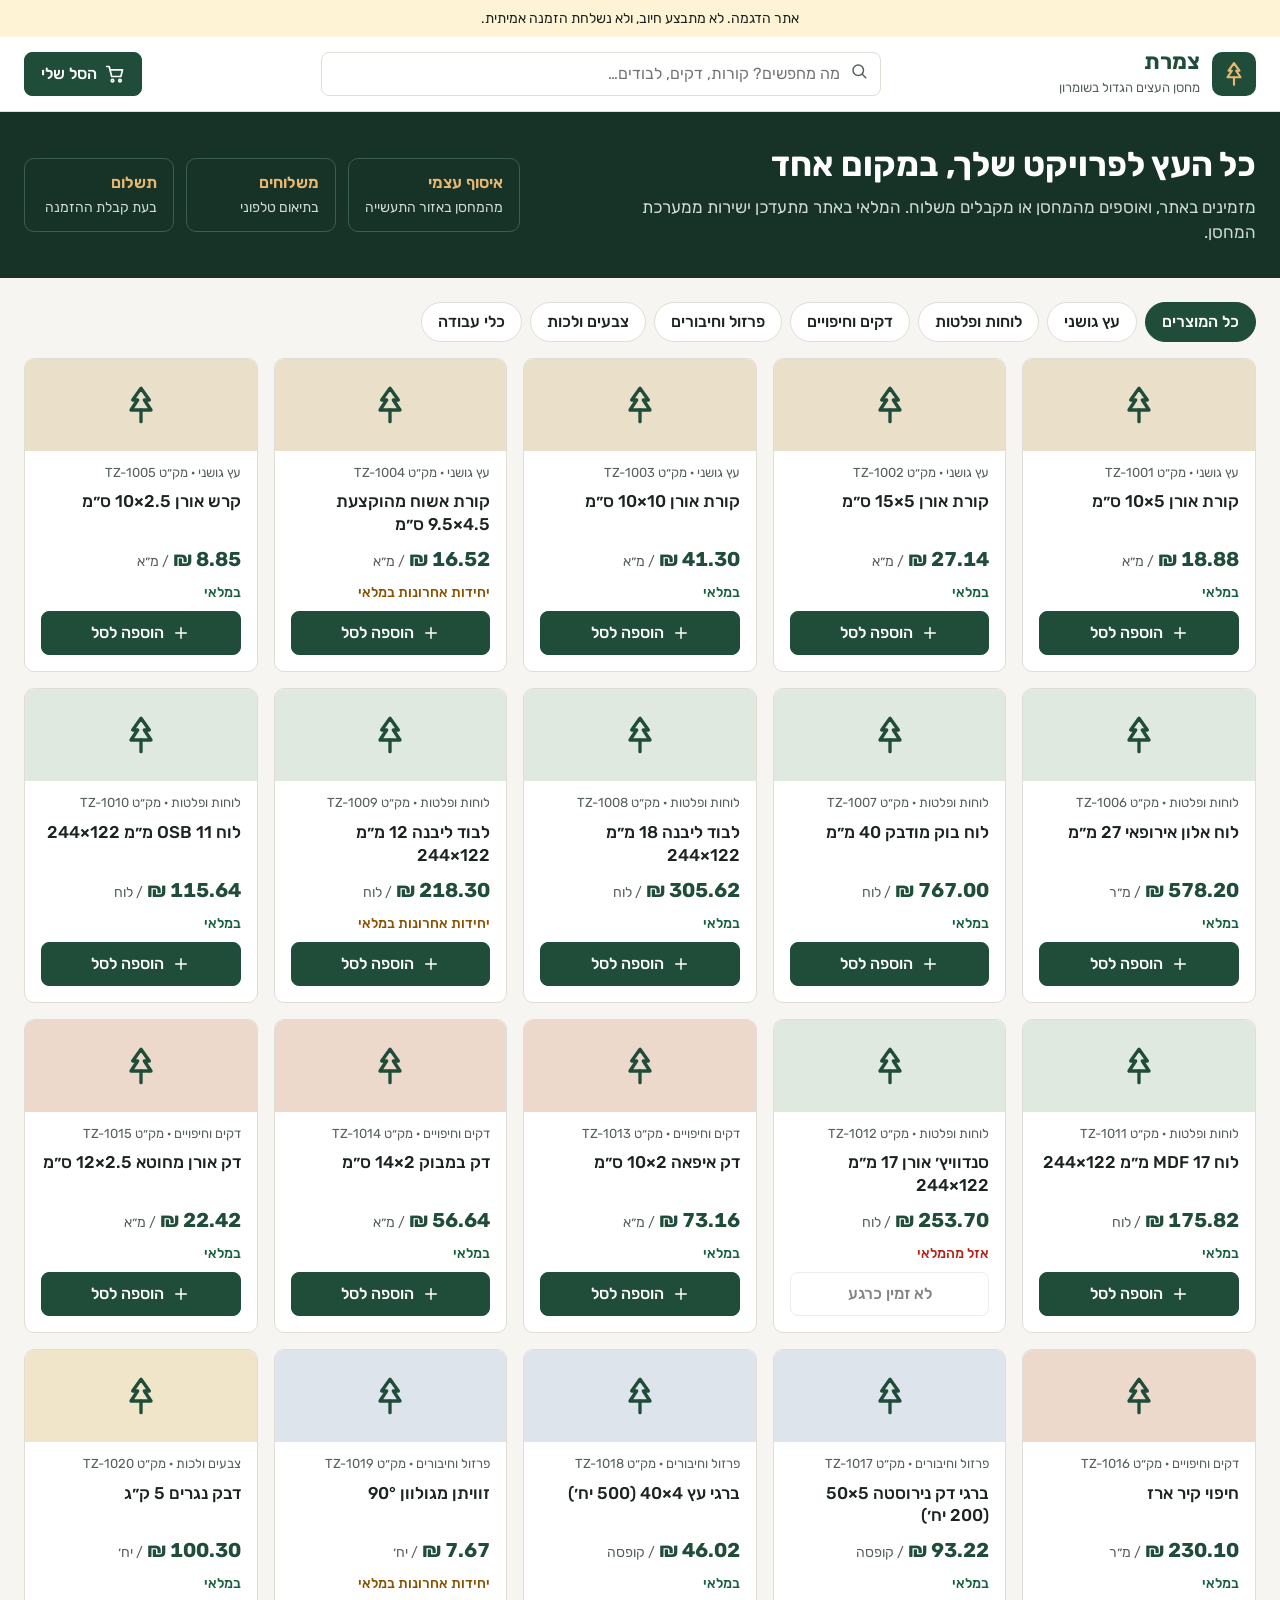
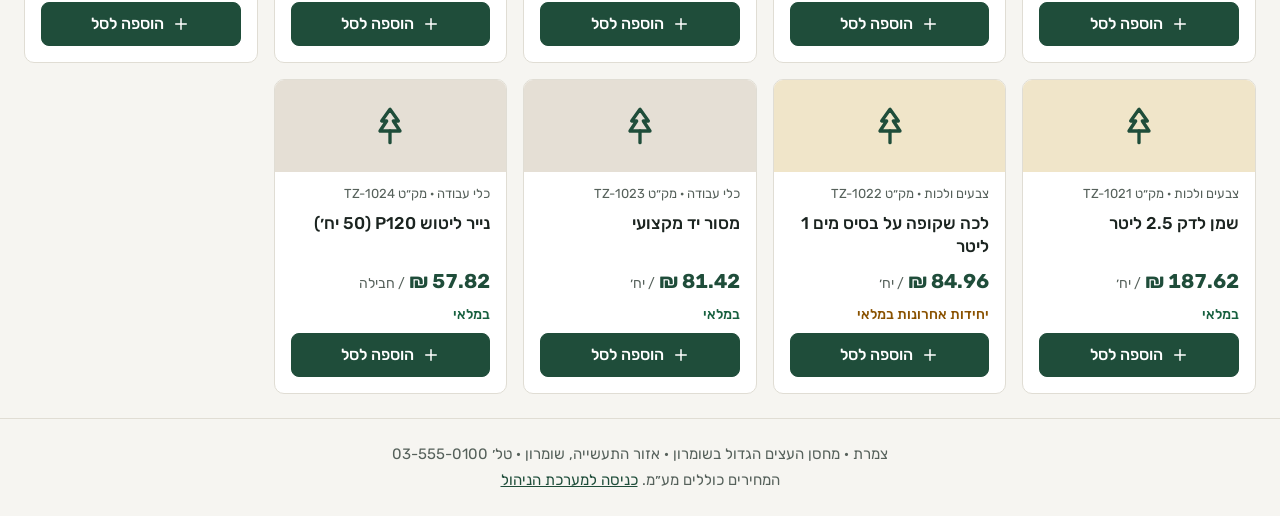
==== store.html @ 5f2dd6e4 "Tzameret CRM proof of concept Local CRM, POS, and online storefront for a lumber warehouse. Pure HTM" ====
<!DOCTYPE html>
<html lang="he" dir="rtl">
<head>
  <meta charset="UTF-8">
  <meta name="viewport" content="width=device-width, initial-scale=1">
  <title>צמרת · החנות האונליין</title>
  <link rel="preconnect" href="https://fonts.googleapis.com">
  <link rel="preconnect" href="https://fonts.gstatic.com" crossorigin>
  <link href="https://fonts.googleapis.com/css2?family=Rubik:wght@400;500;600;700&display=swap" rel="stylesheet">
  <link rel="stylesheet" href="css/style.css">
  <link rel="stylesheet" href="css/storefront.css">
</head>
<body class="shop">
  <a class="skip-link" href="#shop-main">דילוג למוצרים</a>
  <p class="demo-bar">אתר הדגמה. לא מתבצע חיוב, ולא נשלחת הזמנה אמיתית.</p>

  <header class="shop-head">
    <a class="shop-brand" href="store.html">
      <span class="brand-mark" id="brand-mark"></span>
      <span><strong>צמרת</strong><small>מחסן העצים הגדול בשומרון</small></span>
    </a>
    <label class="search grow"><span class="sr-only">חיפוש מוצר</span><span id="search-icon"></span>
      <input type="search" placeholder="מה מחפשים? קורות, דקים, לבודים…" data-input="search"></label>
    <button class="btn btn-primary cart-btn" data-action="openCart" id="cart-btn"></button>
  </header>

  <section class="hero">
    <div>
      <h1>כל העץ לפרויקט שלך, במקום אחד</h1>
      <p>מזמינים באתר, ואוספים מהמחסן או מקבלים משלוח. המלאי באתר מתעדכן ישירות ממערכת המחסן.</p>
    </div>
    <ul class="hero-facts">
      <li><b>איסוף עצמי</b><span>מהמחסן באזור התעשייה</span></li>
      <li><b>משלוחים</b><span>בתיאום טלפוני</span></li>
      <li><b>תשלום</b><span>בעת קבלת ההזמנה</span></li>
    </ul>
  </section>

  <main id="shop-main" tabindex="-1">
    <div class="chips" id="shop-cats" role="group" aria-label="סינון לפי קטגוריה"></div>
    <div class="shop-grid" id="shop-grid"></div>
  </main>

  <footer class="shop-foot">
    <p id="shop-contact"></p>
    <p>המחירים כוללים מע״מ. <a href="index.html">כניסה למערכת הניהול</a></p>
  </footer>

  <dialog id="modal" aria-labelledby="modal-title">
    <header class="modal-head">
      <h2 id="modal-title"></h2>
      <button class="icon-btn" id="modal-close" data-action="closeModal" aria-label="סגירה"></button>
    </header>
    <div id="modal-body"></div>
  </dialog>
  <div id="toasts" role="status" aria-live="polite"></div>

  <script src="js/util.js"></script>
  <script src="js/invoice-api.js"></script>
  <script src="js/data.js"></script>
  <script src="js/storefront.js"></script>
</body>
</html>
---- css/style.css ----
/* Tzameret CRM. Flat design, forest green + wood accent, RTL. */
:root {
  --bg: #f6f5f1;
  --surface: #ffffff;
  --surface-2: #f0eee8;
  --ink: #1b2420;
  --muted: #56615b;
  --line: #e0ddd4;
  --primary: #1f4d3a;
  --primary-hover: #17392b;
  --on-primary: #ffffff;
  --accent: #9a5210;
  --side-bg: #173328;
  --side-ink: #dbe6df;
  --side-active: #265640;
  --danger: #b42318;
  --danger-bg: #fdecea;
  --warn: #8a5200;
  --warn-bg: #fff3d6;
  --ok: #17603f;
  --ok-bg: #e2f3e9;
  --info: #1d4e89;
  --info-bg: #e6effa;
  --radius: 10px;
  --s1: 4px; --s2: 8px; --s3: 12px; --s4: 16px; --s5: 24px; --s6: 32px;
  --font: 'Rubik', 'Heebo', 'Arial Hebrew', system-ui, Arial, sans-serif;
}

* { box-sizing: border-box; }
html { font-size: 16px; }
body {
  margin: 0; font-family: var(--font); color: var(--ink); background: var(--bg);
  line-height: 1.5; display: flex; min-height: 100vh;
}
h1, h2, h3, p { margin: 0; }
a { color: var(--primary); }
button, input, select, textarea { font: inherit; color: inherit; }
button { cursor: pointer; }
button:disabled { cursor: not-allowed; opacity: 0.55; }
:focus-visible { outline: 3px solid #e0932f; outline-offset: 2px; border-radius: 4px; }
.icon { flex: none; }
.sr-only { position: absolute; width: 1px; height: 1px; overflow: hidden; clip: rect(0 0 0 0); white-space: nowrap; }
.num { font-variant-numeric: tabular-nums; white-space: nowrap; }
.muted { color: var(--muted); }
.skip-link { position: absolute; inset-inline-start: var(--s2); top: -60px; background: var(--primary); color: #fff; padding: var(--s2) var(--s4); border-radius: 6px; z-index: 100; }
.skip-link:focus { top: var(--s2); }

/* ---------- Sidebar ---------- */
.sidebar {
  width: 248px; flex: none; background: var(--side-bg); color: var(--side-ink);
  display: flex; flex-direction: column; padding: var(--s4); gap: var(--s4);
  position: sticky; top: 0; height: 100vh; overflow-y: auto;
}
.brand { display: flex; align-items: center; gap: var(--s3); padding: var(--s2) var(--s1) var(--s4); border-bottom: 1px solid #2c4d40; }
.brand-mark { width: 44px; height: 44px; border-radius: 10px; background: #e7b872; color: #173328; display: grid; place-items: center; flex: none; }
.brand strong { display: block; font-size: 1.375rem; font-weight: 700; color: #fff; line-height: 1.2; }
.brand small { font-size: 0.8125rem; color: #b9cdc2; }
#nav { display: flex; flex-direction: column; gap: var(--s1); }
#nav a {
  display: flex; align-items: center; gap: var(--s3); min-height: 44px; padding: var(--s2) var(--s3);
  color: var(--side-ink); text-decoration: none; border-radius: 8px; font-weight: 500; transition: background-color 150ms ease;
}
#nav a:hover { background: #1f4234; }
#nav a[aria-current='page'] { background: var(--side-active); color: #fff; box-shadow: inset -4px 0 0 #e7b872; }
.store-link { display: flex; align-items: center; gap: var(--s3); min-height: 44px; padding: var(--s2) var(--s3); border: 1px solid #3a5e4f; border-radius: 8px; color: #e7b872; text-decoration: none; font-weight: 500; transition: background-color 150ms ease; }
.store-link:hover { background: #1f4234; }
.sidebar-note { margin-top: auto; font-size: 0.8125rem; color: #a9c0b4; }
.backdrop { display: none; }

/* ---------- Main ---------- */
.main { flex: 1; min-width: 0; display: flex; flex-direction: column; }
.topbar {
  display: flex; align-items: center; gap: var(--s3); padding: var(--s3) var(--s5);
  background: var(--surface); border-bottom: 1px solid var(--line); position: sticky; top: 0; z-index: 5;
}
.topbar h1 { font-size: 1.375rem; font-weight: 600; }
.topbar-status { margin-inline-start: auto; display: flex; align-items: center; gap: var(--s2); }
.icon-btn.menu-btn { display: none; }
#view { padding: var(--s5); display: flex; flex-direction: column; gap: var(--s4); outline: none; min-width: 0; }
#view > *, .grid-2 > *, .grid-even > * { min-width: 0; }

/* ---------- Components ---------- */
.card { background: var(--surface); border: 1px solid var(--line); border-radius: var(--radius); }
.card-pad { padding: var(--s4); }
.card-head { display: flex; align-items: center; justify-content: space-between; gap: var(--s3); padding: var(--s3) var(--s4); border-bottom: 1px solid var(--line); flex-wrap: wrap; }
.card-head h2 { font-size: 1.0625rem; font-weight: 600; }

.btn {
  display: inline-flex; align-items: center; justify-content: center; gap: var(--s2); min-height: 44px;
  padding: var(--s2) var(--s4); border-radius: 8px; border: 1px solid var(--line); background: var(--surface);
  font-weight: 500; text-decoration: none; color: var(--ink); transition: background-color 150ms ease, border-color 150ms ease;
}
.btn:hover:not(:disabled) { background: var(--surface-2); }
.btn-primary { background: var(--primary); border-color: var(--primary); color: var(--on-primary); }
.btn-primary:hover:not(:disabled) { background: var(--primary-hover); }
.btn-danger { background: var(--danger); border-color: var(--danger); color: #fff; }
.btn-danger:hover:not(:disabled) { background: #8f1c13; }
.btn-lg { min-height: 56px; font-size: 1.125rem; font-weight: 600; width: 100%; }
.btn-sm { min-height: 36px; padding: var(--s1) var(--s3); font-size: 0.875rem; }
.icon-btn {
  display: inline-grid; place-items: center; width: 44px; height: 44px; border-radius: 8px; border: 0;
  background: transparent; color: var(--ink); position: relative; text-decoration: none; transition: background-color 150ms ease;
}
.icon-btn:hover:not(:disabled) { background: var(--surface-2); }
.icon-btn.danger { color: var(--danger); }
.bell b {
  position: absolute; top: -2px; inset-inline-end: -6px; min-width: 20px; height: 20px; padding: 0 5px; border-radius: 10px;
  background: var(--danger); color: #fff; font-size: 0.75rem; font-weight: 600; display: grid; place-items: center;
}
.chip { display: inline-flex; align-items: center; gap: var(--s2); min-height: 36px; padding: var(--s1) var(--s3); border-radius: 18px; font-size: 0.875rem; font-weight: 500; text-decoration: none; }
.chip-ok { background: var(--ok-bg); color: var(--ok); }
.chip-warn { background: var(--warn-bg); color: var(--warn); }

.badge { display: inline-block; padding: 2px 10px; border-radius: 12px; font-size: 0.8125rem; font-weight: 500; white-space: nowrap; }
.badge-ok { background: var(--ok-bg); color: var(--ok); }
.badge-warn { background: var(--warn-bg); color: var(--warn); }
.badge-danger { background: var(--danger-bg); color: var(--danger); }
.badge-info { background: var(--info-bg); color: var(--info); }
.badge-muted { background: var(--surface-2); color: var(--muted); }

.toolbar { display: flex; align-items: center; gap: var(--s3); flex-wrap: wrap; }
.toolbar .spacer { flex: 1; }
.search { display: flex; align-items: center; gap: var(--s2); background: var(--surface); border: 1px solid var(--line); border-radius: 8px; padding: 0 var(--s3); min-height: 44px; min-width: 260px; color: var(--muted); }
.search.grow { flex: 1; }
.search:focus-within { border-color: var(--primary); box-shadow: 0 0 0 2px #1f4d3a33; }
.search input { border: 0; outline: 0; background: transparent; flex: 1; min-width: 0; color: var(--ink); min-height: 40px; }
select, .input {
  min-height: 44px; padding: var(--s2) var(--s3); border: 1px solid var(--line); border-radius: 8px; background: var(--surface); max-width: 100%;
}
.check { display: inline-flex; align-items: center; gap: var(--s2); min-height: 44px; cursor: pointer; }
.check input { width: 18px; height: 18px; accent-color: var(--primary); }

/* ---------- Tables ---------- */
.table-wrap { overflow-x: auto; position: relative; }
table { width: 100%; border-collapse: collapse; font-size: 0.9375rem; }
th, td { padding: var(--s3) var(--s3); text-align: start; border-bottom: 1px solid var(--line); vertical-align: middle; }
th { font-size: 0.8125rem; font-weight: 600; color: var(--muted); background: #faf9f6; white-space: nowrap; }
tbody tr:last-child td { border-bottom: 0; }
tbody tr:hover { background: #fbfaf7; }
td.actions { white-space: nowrap; text-align: end; }
td.actions .icon-btn { width: 40px; height: 40px; }
td small { display: block; color: var(--muted); font-size: 0.8125rem; }
.empty { padding: var(--s6); text-align: center; color: var(--muted); }

/* ---------- Dashboard ---------- */
.kpis { display: grid; grid-template-columns: repeat(auto-fit, minmax(190px, 1fr)); gap: var(--s4); }
.kpi { padding: var(--s4); display: flex; flex-direction: column; gap: var(--s1); }
.kpi span { color: var(--muted); font-size: 0.875rem; }
.kpi strong { font-size: 1.625rem; font-weight: 600; font-variant-numeric: tabular-nums; }
.kpi small { color: var(--muted); font-size: 0.8125rem; }
.grid-2 { display: grid; grid-template-columns: minmax(0, 3fr) minmax(0, 2fr); gap: var(--s4); align-items: start; }
.grid-even { display: grid; grid-template-columns: repeat(auto-fit, minmax(320px, 1fr)); gap: var(--s4); align-items: start; }

.bars { display: flex; align-items: flex-end; gap: 6px; height: 220px; padding: var(--s4); }
.bar-col { flex: 1; min-width: 0; height: 100%; display: flex; flex-direction: column; gap: var(--s1); align-items: center; }
.bar-track { flex: 1; width: 100%; display: flex; align-items: flex-end; }
.bar { width: 100%; min-height: 2px; background: var(--primary); border-radius: 4px 4px 0 0; transition: background-color 150ms ease; }
.bar-col:hover .bar { background: var(--accent); }
.bar-col span { font-size: 0.6875rem; color: var(--muted); white-space: nowrap; }

.hbars { display: flex; flex-direction: column; gap: var(--s3); padding: var(--s4); }
.hbar { display: grid; grid-template-columns: 130px 1fr auto; gap: var(--s3); align-items: center; font-size: 0.9375rem; }
.hbar-track { background: var(--surface-2); border-radius: 4px; height: 14px; overflow: hidden; }
.hbar-fill { height: 100%; background: var(--primary); border-radius: 4px; }

.alerts { list-style: none; margin: 0; padding: var(--s3); display: flex; flex-direction: column; gap: var(--s2); }
.alert { display: flex; align-items: flex-start; gap: var(--s3); padding: var(--s3); border-radius: 8px; border-inline-start: 4px solid; }
.alert div { flex: 1; min-width: 0; }
.alert strong { display: block; font-weight: 600; }
.alert span { font-size: 0.875rem; }
.alert a { font-size: 0.875rem; font-weight: 500; white-space: nowrap; color: inherit; padding: var(--s1) 0; }
.alert-danger { background: var(--danger-bg); color: var(--danger); border-color: var(--danger); }
.alert-warn { background: var(--warn-bg); color: var(--warn); border-color: var(--warn); }
.alert-info { background: var(--info-bg); color: var(--info); border-color: var(--info); }
.alert span, .alert strong { color: var(--ink); }

/* ---------- POS ---------- */
.pos { display: grid; grid-template-columns: minmax(0, 1fr) 480px; gap: var(--s4); align-items: start; }
.pos-products { display: flex; flex-direction: column; gap: var(--s3); min-width: 0; }
.chips { display: flex; gap: var(--s2); flex-wrap: wrap; }
.chip-btn { min-height: 40px; padding: var(--s1) var(--s4); border-radius: 20px; border: 1px solid var(--line); background: var(--surface); font-weight: 500; transition: background-color 150ms ease; }
.chip-btn:hover { background: var(--surface-2); }
.chip-btn[aria-pressed='true'] { background: var(--primary); border-color: var(--primary); color: #fff; }
.tiles { display: grid; grid-template-columns: repeat(auto-fill, minmax(170px, 1fr)); gap: var(--s3); }
.tile {
  display: flex; flex-direction: column; gap: var(--s1); align-items: flex-start; text-align: start; min-height: 112px;
  padding: var(--s3); background: var(--surface); border: 1px solid var(--line); border-radius: var(--radius);
  transition: border-color 150ms ease, background-color 150ms ease;
}
.tile:hover:not(:disabled) { border-color: var(--primary); background: #f3f8f5; }
.tile:active:not(:disabled) { background: #e5f0ea; }
.tile strong { font-weight: 500; line-height: 1.3; }
.tile-price { margin-top: auto; font-weight: 600; color: var(--primary); font-variant-numeric: tabular-nums; }
.tile-price small { color: var(--muted); font-weight: 400; }
.tile-stock { font-size: 0.8125rem; color: var(--muted); }
.tile-stock.warn { color: var(--warn); }
.tile-stock.danger { color: var(--danger); }

.cart { position: sticky; top: 84px; display: flex; flex-direction: column; max-height: calc(100vh - 100px); overflow-y: auto; }
/* The list of lines gets the free height. It never gets smaller than about 3 lines. */
.cart-lines { list-style: none; margin: 0; padding: 0; overflow-y: auto; flex: 1 0 250px; }
.cart-line { display: grid; grid-template-columns: minmax(0, 1fr) auto 88px 40px; gap: var(--s2); padding: var(--s2) var(--s4); border-bottom: 1px solid var(--line); align-items: center; }
.cl-name strong { display: block; font-weight: 500; line-height: 1.3; }
.cl-name small { color: var(--muted); font-size: 0.8125rem; }
.cl-total { text-align: end; }
.cart-line .icon-btn { width: 40px; height: 40px; }
.stepper { display: inline-flex; align-items: center; border: 1px solid var(--line); border-radius: 8px; overflow: hidden; }
.stepper button { width: 36px; height: 40px; border: 0; background: var(--surface-2); display: grid; place-items: center; }
.stepper button:hover { background: #e4e1d8; }
.stepper input { width: 56px; height: 40px; border: 0; text-align: center; background: var(--surface); font-variant-numeric: tabular-nums; -moz-appearance: textfield; }
.stepper input::-webkit-inner-spin-button, .stepper input::-webkit-outer-spin-button { -webkit-appearance: none; margin: 0; }
.cart-form { padding: var(--s3) var(--s4); display: flex; flex-direction: column; gap: var(--s3); border-top: 1px solid var(--line); }
.cart-fields { display: grid; grid-template-columns: minmax(0, 1fr) 96px; gap: var(--s3); }
.cart .card-head { position: sticky; top: 0; background: var(--surface); z-index: 1; border-radius: var(--radius) var(--radius) 0 0; }
.pay { display: grid; grid-template-columns: repeat(4, 1fr); gap: var(--s2); border: 0; padding: 0; margin: 0; min-width: 0; }
.pay legend { font-size: 0.875rem; font-weight: 500; padding: 0; margin-bottom: var(--s1); }
.pay legend small { font-weight: 400; }
.pay label { position: relative; display: grid; place-items: center; min-height: 44px; padding: var(--s1); border: 1px solid #b9b5a8; border-radius: 8px; cursor: pointer; font-size: 0.9375rem; text-align: center; transition: background-color 150ms ease; }
.pay input { position: absolute; inset: 0; opacity: 0; margin: 0; cursor: inherit; }
.pay label:hover:not(:has(input:disabled)) { background: var(--surface-2); }
.pay label:has(input:checked) { border-color: var(--primary); background: var(--primary); color: #fff; font-weight: 500; }
.pay label:has(input:focus-visible) { outline: 3px solid #e0932f; outline-offset: 2px; }
.pay label:has(input:disabled) { opacity: 0.5; cursor: not-allowed; }
.totals { display: grid; grid-template-columns: 1fr auto; gap: var(--s1) 0; margin: 0; }
.totals dt { color: var(--muted); }
.totals dd { margin: 0; padding-inline-start: var(--s4); text-align: end; font-variant-numeric: tabular-nums; }
.totals .grand { font-size: 1.375rem; font-weight: 700; color: var(--ink); padding-top: var(--s2); border-top: 1px solid var(--line); }
.notice { padding: var(--s2) var(--s3); border-radius: 8px; font-size: 0.875rem; background: var(--info-bg); color: var(--ink); border-inline-start: 4px solid var(--info); }
.notice.warn { background: var(--warn-bg); border-color: var(--warn); }

/* ---------- Forms ---------- */
.form { display: grid; grid-template-columns: 1fr 1fr; gap: var(--s3) var(--s4); padding: var(--s4); }
.form .full { grid-column: 1 / -1; }
.field { display: flex; flex-direction: column; gap: var(--s1); }
.field > span { font-size: 0.875rem; font-weight: 500; }
.field input, .field select { min-height: 44px; padding: var(--s2) var(--s3); border: 1px solid #b9b5a8; border-radius: 8px; background: var(--surface); width: 100%; }
.field input:focus, .field select:focus { border-color: var(--primary); }
.field small { font-size: 0.8125rem; color: var(--muted); }
.form-error { grid-column: 1 / -1; color: var(--danger); background: var(--danger-bg); padding: var(--s2) var(--s3); border-radius: 8px; font-weight: 500; }
.form-error:empty { display: none; }
.form-actions { grid-column: 1 / -1; display: flex; gap: var(--s2); justify-content: flex-start; padding-top: var(--s2); flex-wrap: wrap; }
.modal-text { padding: var(--s4); display: flex; flex-direction: column; gap: var(--s3); }
.dl { display: grid; grid-template-columns: auto 1fr; gap: var(--s2) var(--s4); margin: 0; padding: var(--s4); }
.dl dt { color: var(--muted); }
.dl dd { margin: 0; overflow-wrap: anywhere; }

/* ---------- Modal ---------- */
dialog { border: 0; border-radius: 12px; padding: 0; width: min(640px, calc(100vw - 32px)); max-height: calc(100vh - 48px); color: var(--ink); background: var(--surface); }
dialog.wide { width: min(880px, calc(100vw - 32px)); }
dialog::backdrop { background: rgba(20, 30, 25, 0.55); }
.modal-head { display: flex; align-items: center; justify-content: space-between; padding: var(--s3) var(--s4); border-bottom: 1px solid var(--line); position: sticky; top: 0; background: var(--surface); z-index: 1; }
.modal-head h2 { font-size: 1.125rem; font-weight: 600; }

/* ---------- Toasts ---------- */
#toasts { position: fixed; bottom: var(--s4); inset-inline-start: var(--s4); display: flex; flex-direction: column; gap: var(--s2); z-index: 1000; max-width: min(420px, calc(100vw - 32px)); }
.toast { background: #1b2420; color: #fff; padding: var(--s3) var(--s4); border-radius: 8px; border-inline-start: 4px solid #4fbf8b; animation: toast-in 200ms ease-out; }
.toast.danger { border-color: #ff8a80; }
.toast.warn { border-color: #f2c063; }
@keyframes toast-in { from { opacity: 0; transform: translateY(8px); } to { opacity: 1; transform: none; } }

/* ---------- Invoice ---------- */
.invoice { padding: var(--s5); display: flex; flex-direction: column; gap: var(--s4); background: #fff; color: #111; }
.inv-head { display: flex; justify-content: space-between; gap: var(--s4); flex-wrap: wrap; padding-bottom: var(--s3); border-bottom: 2px solid var(--primary); }
.inv-head h3 { font-size: 1.25rem; font-weight: 700; }
.inv-head p { font-size: 0.875rem; color: #444; }
.inv-meta { text-align: end; }
.inv-to { padding: var(--s3); background: #f6f5f1; border-radius: 8px; }
.invoice table th { background: #f0eee8; }
.inv-bottom { display: flex; justify-content: space-between; gap: var(--s4); flex-wrap: wrap; align-items: flex-start; }
.inv-bottom .totals { min-width: 260px; }
.inv-alloc { padding: var(--s3); border: 1px dashed #888; border-radius: 8px; font-size: 0.9375rem; max-width: 340px; }
.inv-note { font-size: 0.8125rem; color: #555; text-align: center; border-top: 1px solid var(--line); padding-top: var(--s3); }
.inv-actions { display: flex; gap: var(--s2); padding: var(--s3) var(--s4); border-top: 1px solid var(--line); flex-wrap: wrap; position: sticky; bottom: 0; background: var(--surface); }
#print-root { display: none; }

/* ---------- Responsive ---------- */
@media (max-width: 1100px) {
  .pos { grid-template-columns: 1fr; }
  .cart { position: static; max-height: none; overflow: visible; }
  .cart-lines { flex: none; overflow: visible; }
  .grid-2 { grid-template-columns: 1fr; }
}
@media (max-width: 900px) {
  .sidebar { position: fixed; inset-block: 0; right: 0; z-index: 30; transform: translateX(100%); transition: transform 200ms ease-out; visibility: hidden; }
  body.nav-open .sidebar { transform: none; visibility: visible; }
  body.nav-open .backdrop { display: block; position: fixed; inset: 0; background: rgba(20, 30, 25, 0.5); z-index: 20; }
  .icon-btn.menu-btn { display: inline-grid; }
  .topbar { padding: var(--s2) var(--s4); }
  #view { padding: var(--s4); }
  .chip span { display: none; }
  .form { grid-template-columns: 1fr; }
  .search { min-width: 0; flex: 1 1 100%; }
  .hbar { grid-template-columns: 96px 1fr auto; }
  .grid-even { grid-template-columns: 1fr; }
}
@media (prefers-reduced-motion: reduce) {
  * { transition: none !important; animation: none !important; }
}

/* ---------- Print: only the invoice ---------- */
@media print {
  body > *:not(#print-root) { display: none !important; }
  body { background: #fff; display: block; }
  #print-root { display: block; }
  .invoice { padding: 0; }
}

/* Keep table columns readable on narrow screens: the wrapper scrolls. */
.table-wrap table { min-width: 640px; }

/* Cart on the POS page: compact totals, and a two-row cart line on phones. */
.cart .totals { font-size: 0.875rem; }
.cart .totals .grand { font-size: 1.375rem; }
@media (max-width: 600px) {
  .cart-line { grid-template-columns: auto minmax(0, 1fr) 40px; }
  .cl-name { grid-column: 1 / -1; }
  .tiles { grid-template-columns: repeat(2, minmax(0, 1fr)); }
}
---- css/storefront.css ----
/* Online storefront. It uses the tokens and the components of style.css. */
body.shop { display: block; }
.demo-bar { background: var(--warn-bg); color: var(--ink); text-align: center; padding: var(--s2) var(--s4); font-size: 0.875rem; }

.shop-head {
  display: flex; align-items: center; gap: var(--s4); padding: var(--s3) var(--s5);
  background: var(--surface); border-bottom: 1px solid var(--line); position: sticky; top: 0; z-index: 5;
}
.shop-brand { display: flex; align-items: center; gap: var(--s3); text-decoration: none; color: var(--ink); flex: none; }
.shop-brand strong { display: block; font-size: 1.375rem; font-weight: 700; line-height: 1.2; color: var(--primary); }
.shop-brand small { font-size: 0.8125rem; color: var(--muted); }
.shop-brand .brand-mark { background: var(--primary); color: #e7b872; }
.shop-head .search { max-width: 560px; margin-inline: auto; }
.cart-btn { flex: none; }
.cart-btn b { background: #e7b872; color: #173328; min-width: 24px; height: 24px; padding: 0 6px; border-radius: 12px; display: inline-grid; place-items: center; font-size: 0.875rem; }

.hero {
  background: var(--side-bg); color: #fff; padding: var(--s6) var(--s5);
  display: flex; align-items: center; justify-content: space-between; gap: var(--s5); flex-wrap: wrap;
}
.hero > div { max-width: 620px; }
.hero h1 { font-size: clamp(1.5rem, 3vw, 2.125rem); font-weight: 700; line-height: 1.25; margin-bottom: var(--s2); }
.hero p { color: #cfdcd4; font-size: 1.0625rem; }
.hero-facts { list-style: none; margin: 0; padding: 0; display: flex; gap: var(--s3); flex-wrap: wrap; }
.hero-facts li { border: 1px solid #3a5e4f; border-radius: var(--radius); padding: var(--s3) var(--s4); min-width: 150px; }
.hero-facts b { display: block; color: #e7b872; font-weight: 600; }
.hero-facts span { font-size: 0.875rem; color: #cfdcd4; }

#shop-main { max-width: 1280px; margin: 0 auto; padding: var(--s5); display: flex; flex-direction: column; gap: var(--s4); outline: none; }
.shop-grid { display: grid; grid-template-columns: repeat(auto-fill, minmax(230px, 1fr)); gap: var(--s4); }
.p-card { background: var(--surface); border: 1px solid var(--line); border-radius: var(--radius); display: flex; flex-direction: column; overflow: hidden; }
.p-swatch { height: 92px; display: grid; place-items: center; color: var(--primary); }
.sw-0 { background: #eadfc8; } .sw-1 { background: #dfe9df; } .sw-2 { background: #ecd9cb; }
.sw-3 { background: #dee4eb; } .sw-4 { background: #f0e5c9; } .sw-5 { background: #e5dfd5; }
.p-body { padding: var(--s3) var(--s4) var(--s4); display: flex; flex-direction: column; gap: var(--s2); flex: 1; }
.p-cat { font-size: 0.8125rem; color: var(--muted); }
.p-body h2 { font-size: 1.0625rem; font-weight: 500; line-height: 1.35; }
.p-price { margin-top: auto; font-size: 1.25rem; font-weight: 700; color: var(--primary); font-variant-numeric: tabular-nums; }
.p-price small { font-size: 0.875rem; font-weight: 400; color: var(--muted); }
.p-stock { font-size: 0.875rem; font-weight: 500; }
.p-stock.ok { color: var(--ok); } .p-stock.warn { color: var(--warn); } .p-stock.danger { color: var(--danger); }
.p-card .btn { width: 100%; }

.shop-foot { border-top: 1px solid var(--line); padding: var(--s5); text-align: center; color: var(--muted); font-size: 0.9375rem; display: flex; flex-direction: column; gap: var(--s1); }

/* Cart and checkout inside the dialog */
.shop-lines { list-style: none; margin: 0; padding: 0; }
.shop-lines .cart-line { grid-template-columns: minmax(0, 1fr) auto 96px 40px; }
.shop-summary { padding: var(--s4); display: flex; flex-direction: column; gap: var(--s3); }
.field textarea { min-height: 72px; padding: var(--s2) var(--s3); border: 1px solid #b9b5a8; border-radius: 8px; resize: vertical; width: 100%; }
.radio-row { display: flex; gap: var(--s2); flex-wrap: wrap; border: 0; padding: 0; margin: 0; }
.radio-row legend { font-size: 0.875rem; font-weight: 500; padding: 0; margin-bottom: var(--s1); }
.radio-row label { display: flex; align-items: center; gap: var(--s2); min-height: 44px; padding: var(--s1) var(--s4); border: 1px solid #b9b5a8; border-radius: 8px; cursor: pointer; flex: 1; }
.radio-row label:has(input:checked) { border-color: var(--primary); background: #eef5f1; font-weight: 500; }
.radio-row input { width: 18px; height: 18px; accent-color: var(--primary); }
.done { padding: var(--s6) var(--s5); text-align: center; display: flex; flex-direction: column; gap: var(--s3); align-items: center; }
.done-mark { width: 64px; height: 64px; border-radius: 50%; background: var(--ok-bg); color: var(--ok); display: grid; place-items: center; }
.done h3 { font-size: 1.375rem; font-weight: 600; }
.done .order-no { font-size: 1.75rem; font-weight: 700; color: var(--primary); font-variant-numeric: tabular-nums; }

@media (max-width: 760px) {
  .shop-head { flex-wrap: wrap; padding: var(--s3) var(--s4); gap: var(--s3); }
  .shop-head .search { order: 3; flex: 1 1 100%; max-width: none; }
  .cart-btn { margin-inline-start: auto; }
  .hero { padding: var(--s5) var(--s4); }
  .hero-facts li { flex: 1; min-width: 0; padding: var(--s2) var(--s3); }
  #shop-main { padding: var(--s4); }
  .shop-grid { grid-template-columns: repeat(2, minmax(0, 1fr)); gap: var(--s3); }
  .p-body { padding: var(--s3); }
  .shop-lines .cart-line { grid-template-columns: auto minmax(0, 1fr) 40px; }
}
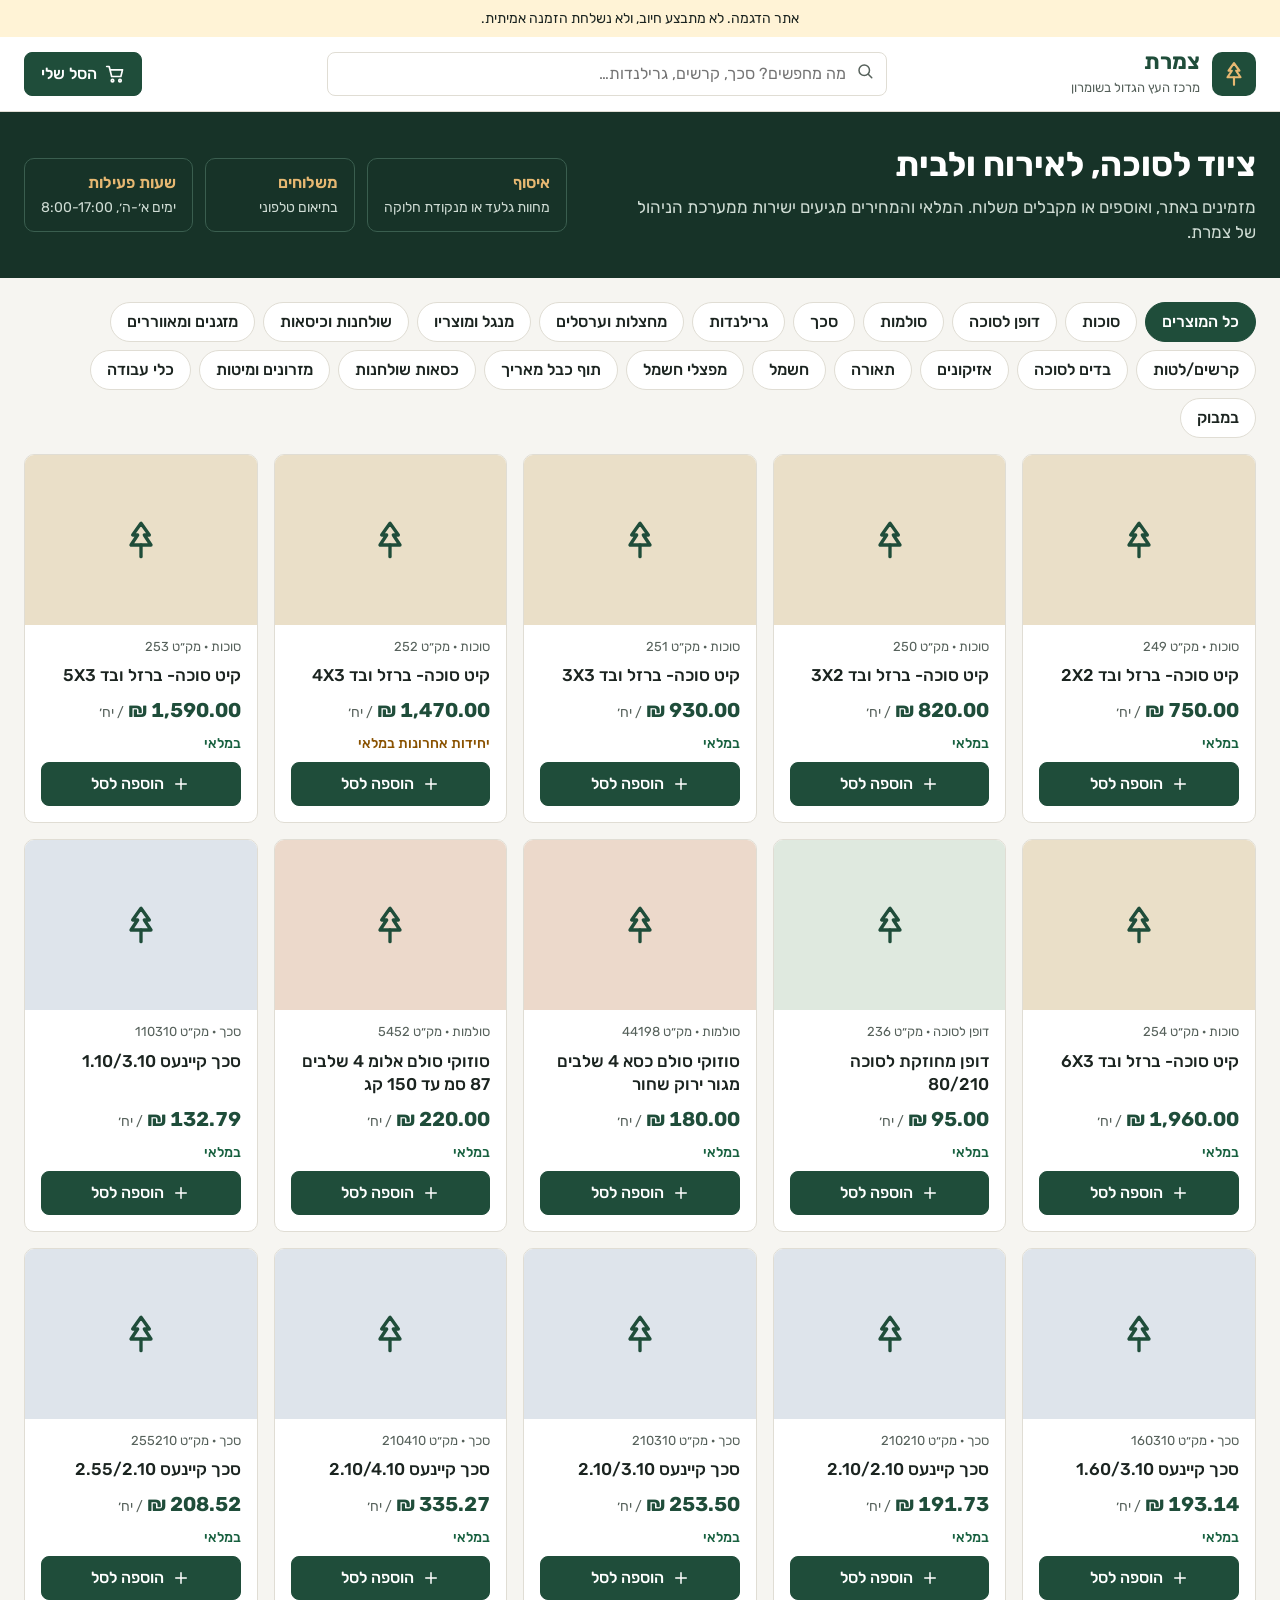
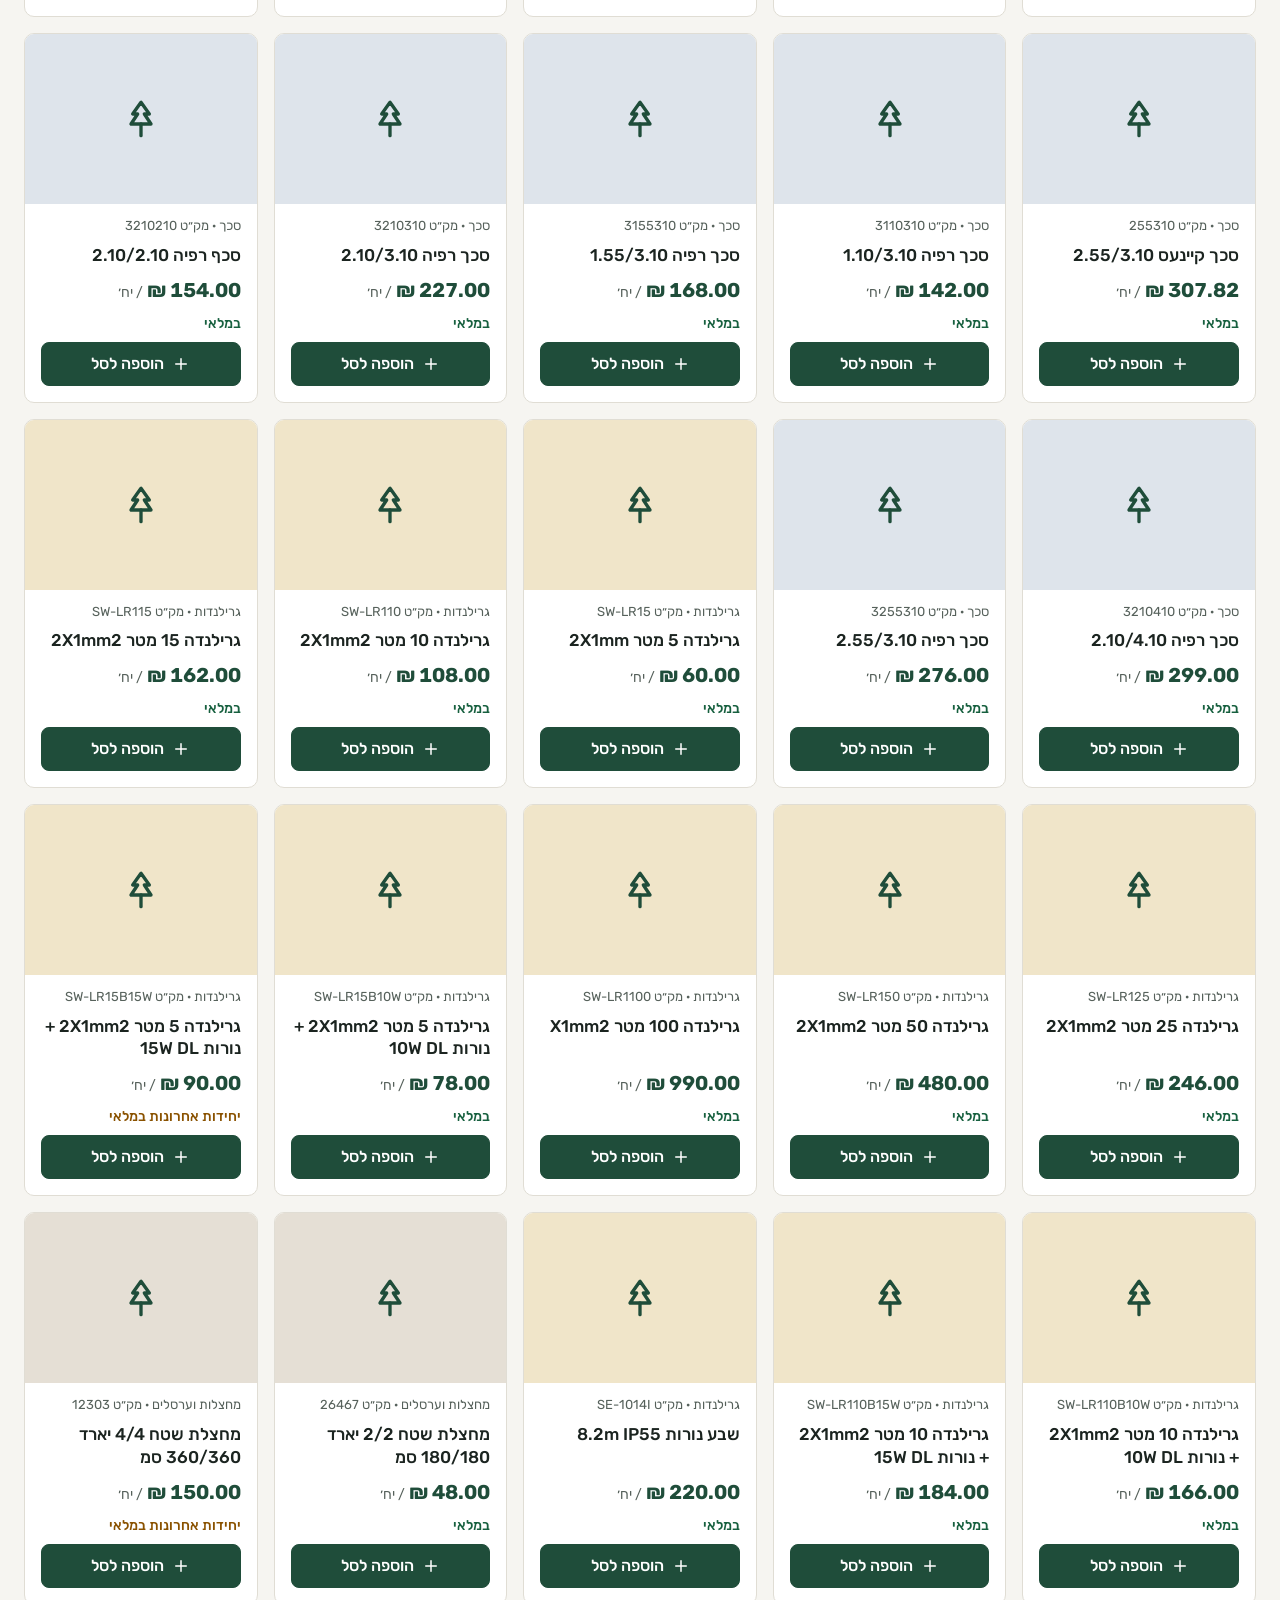
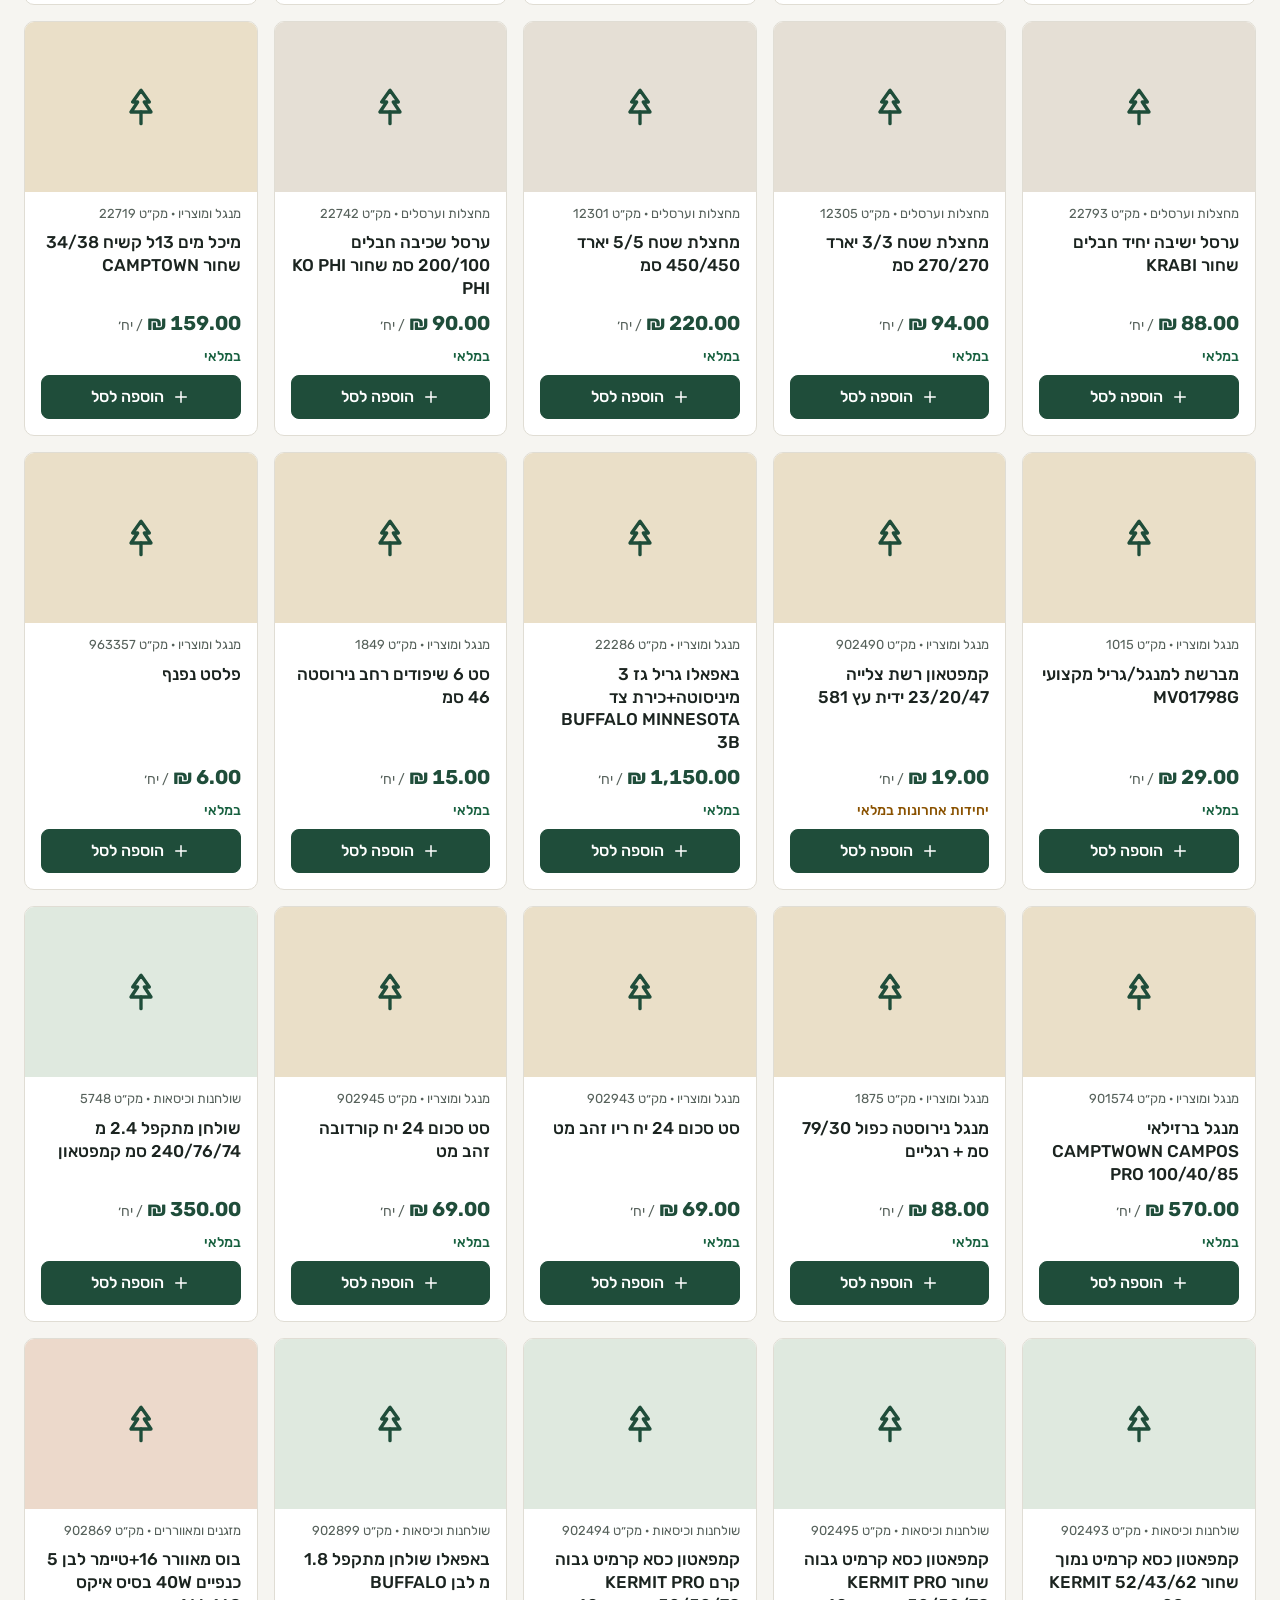
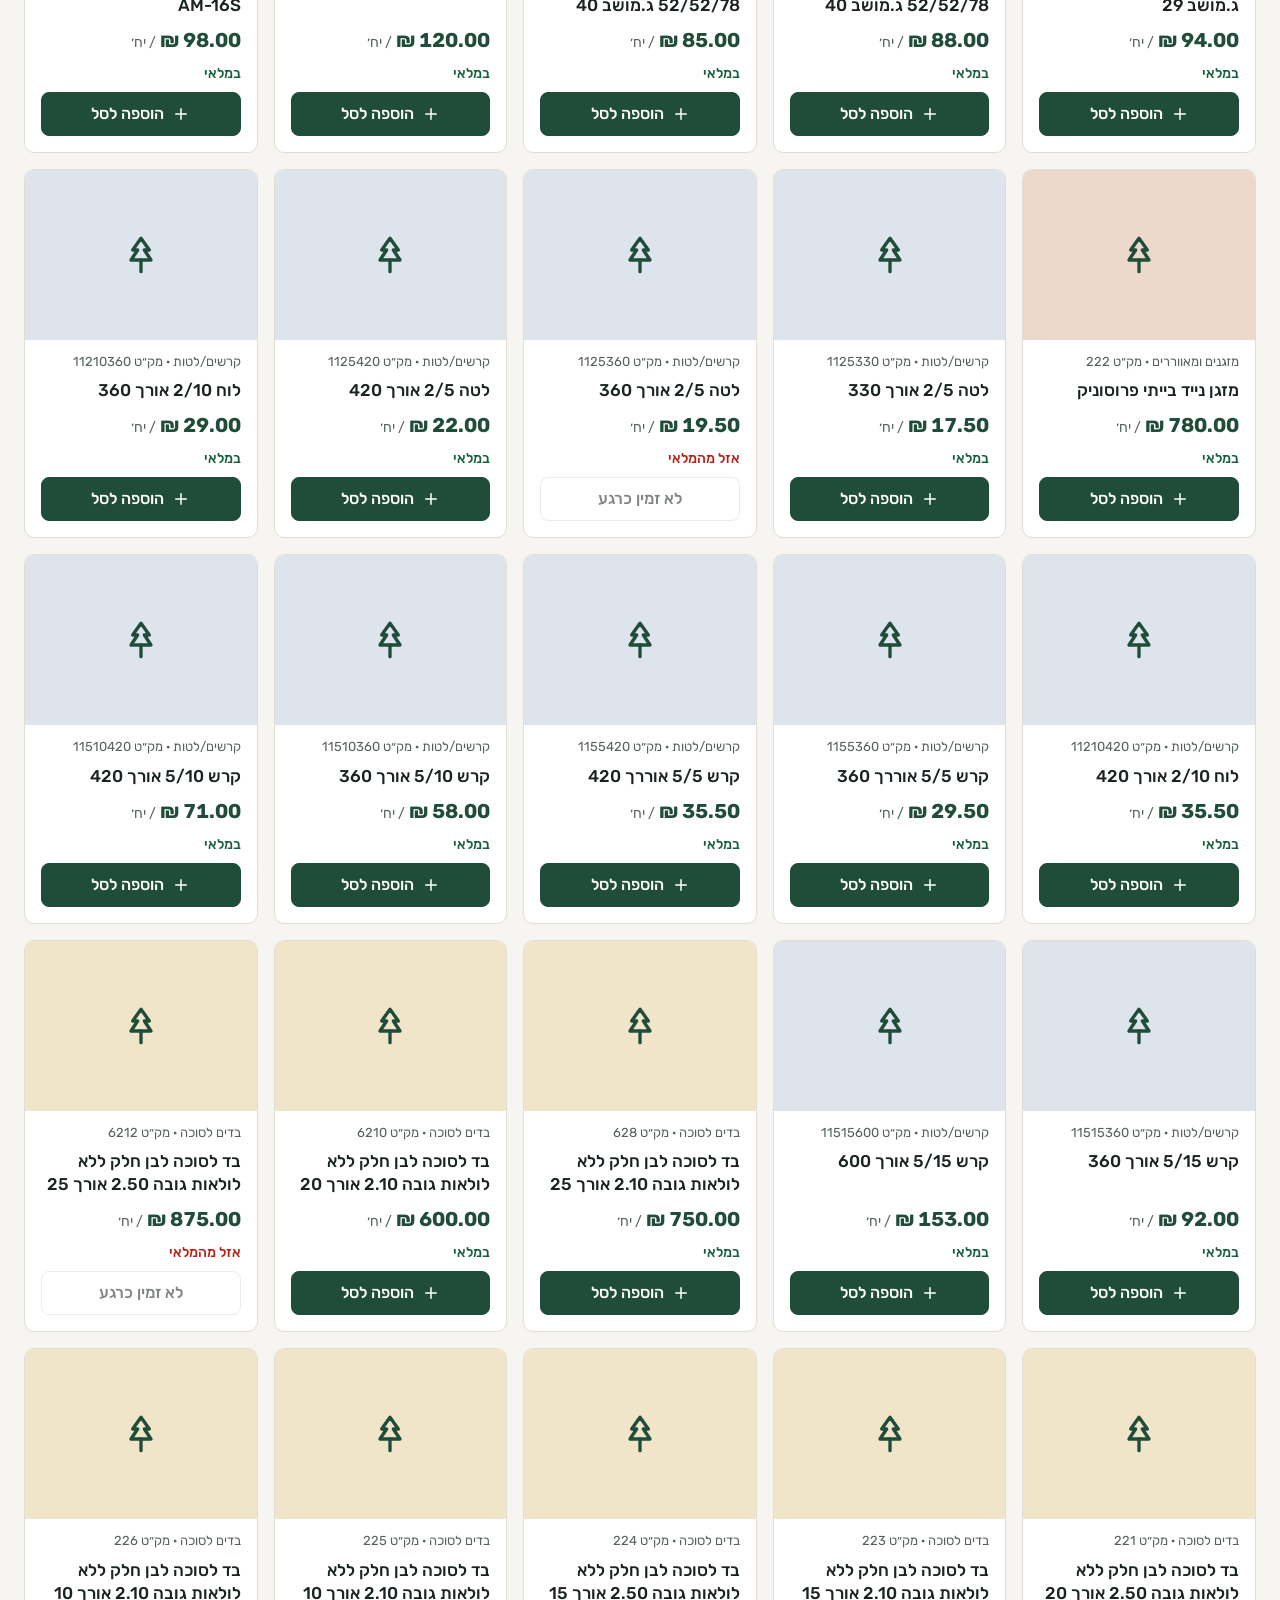
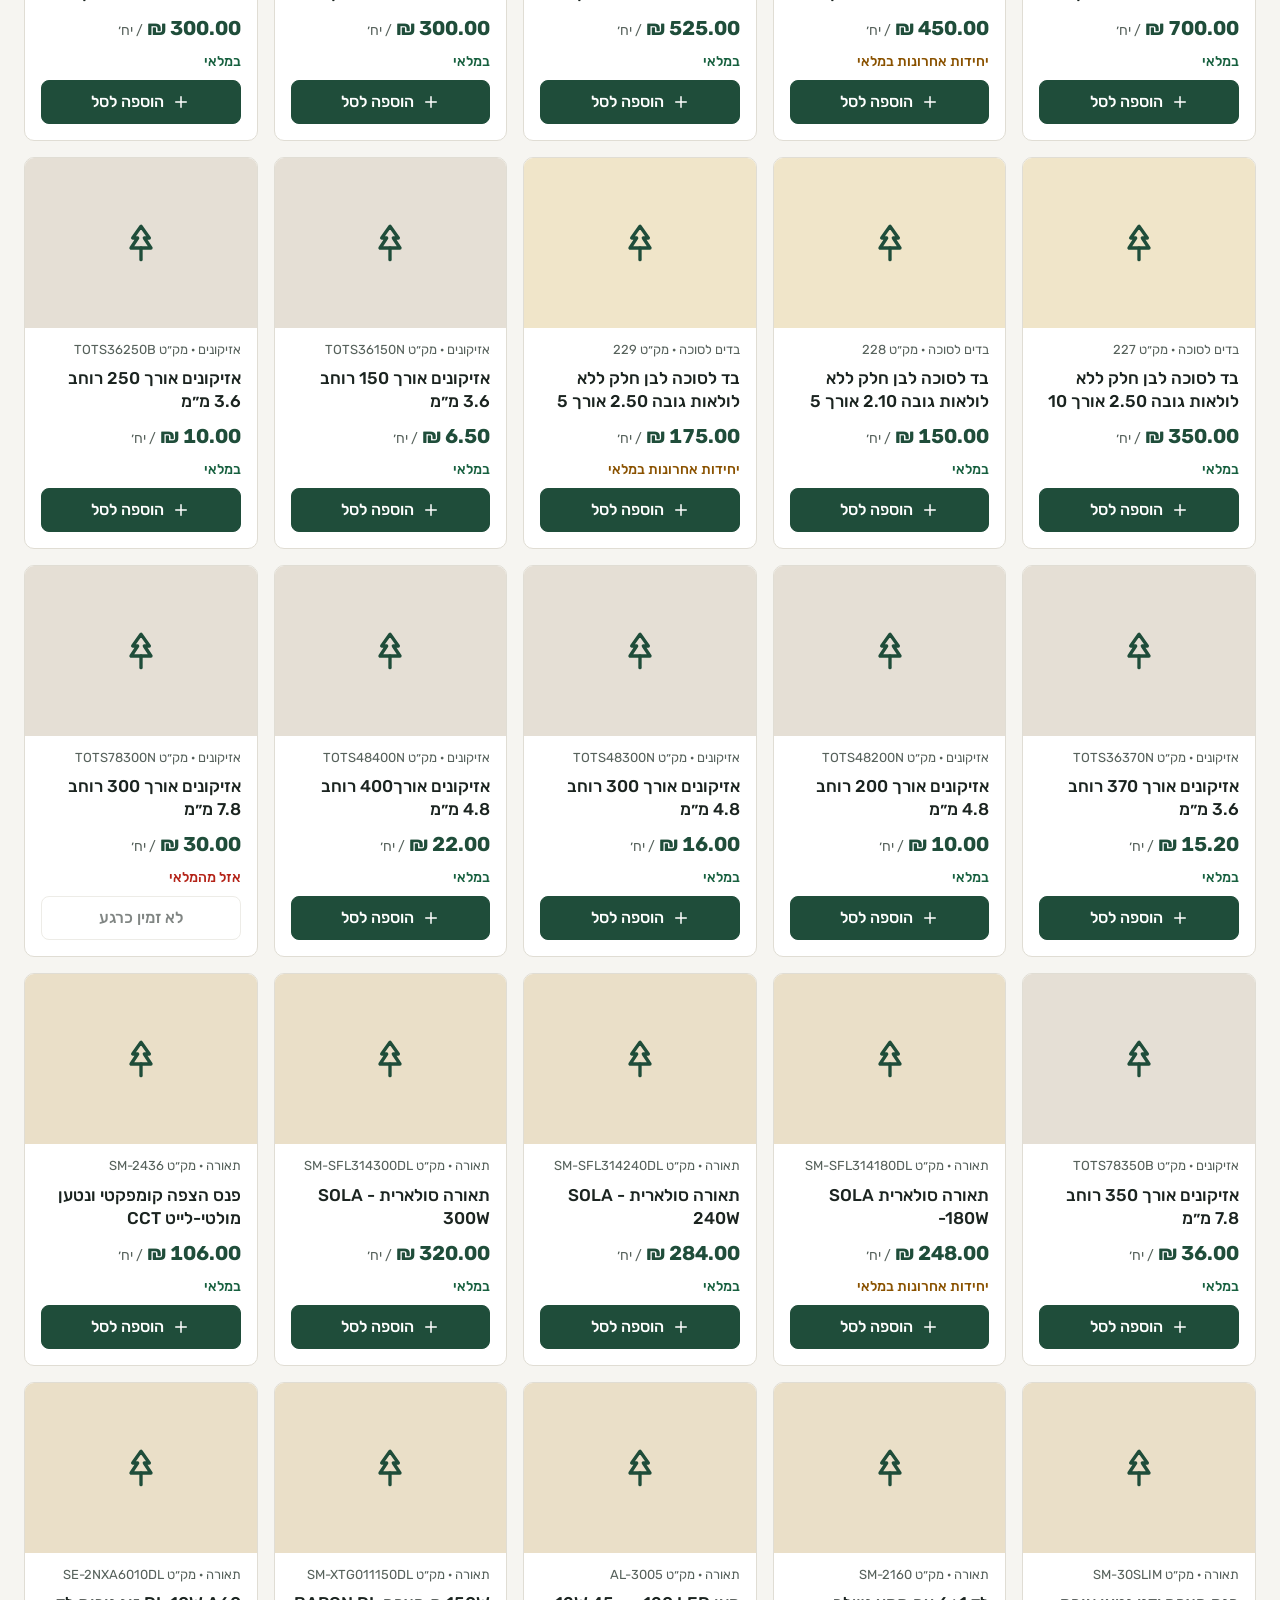
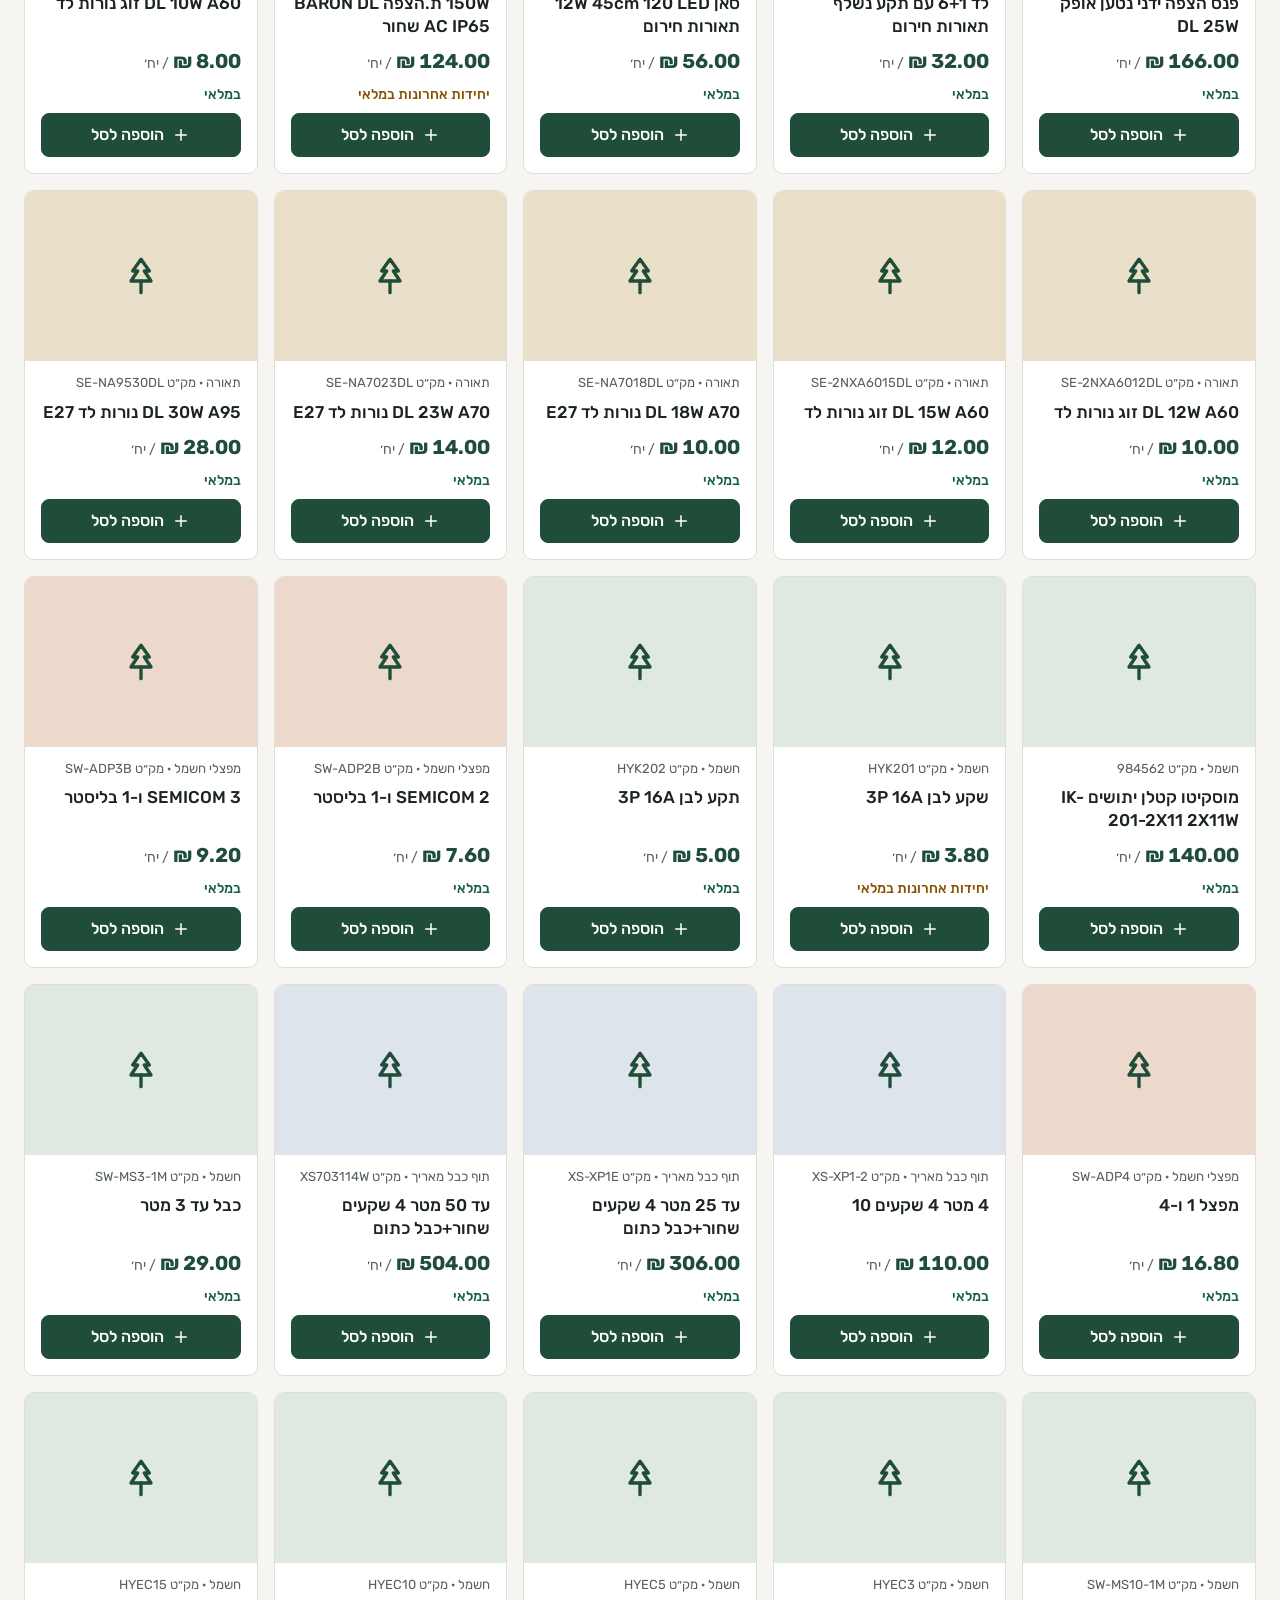
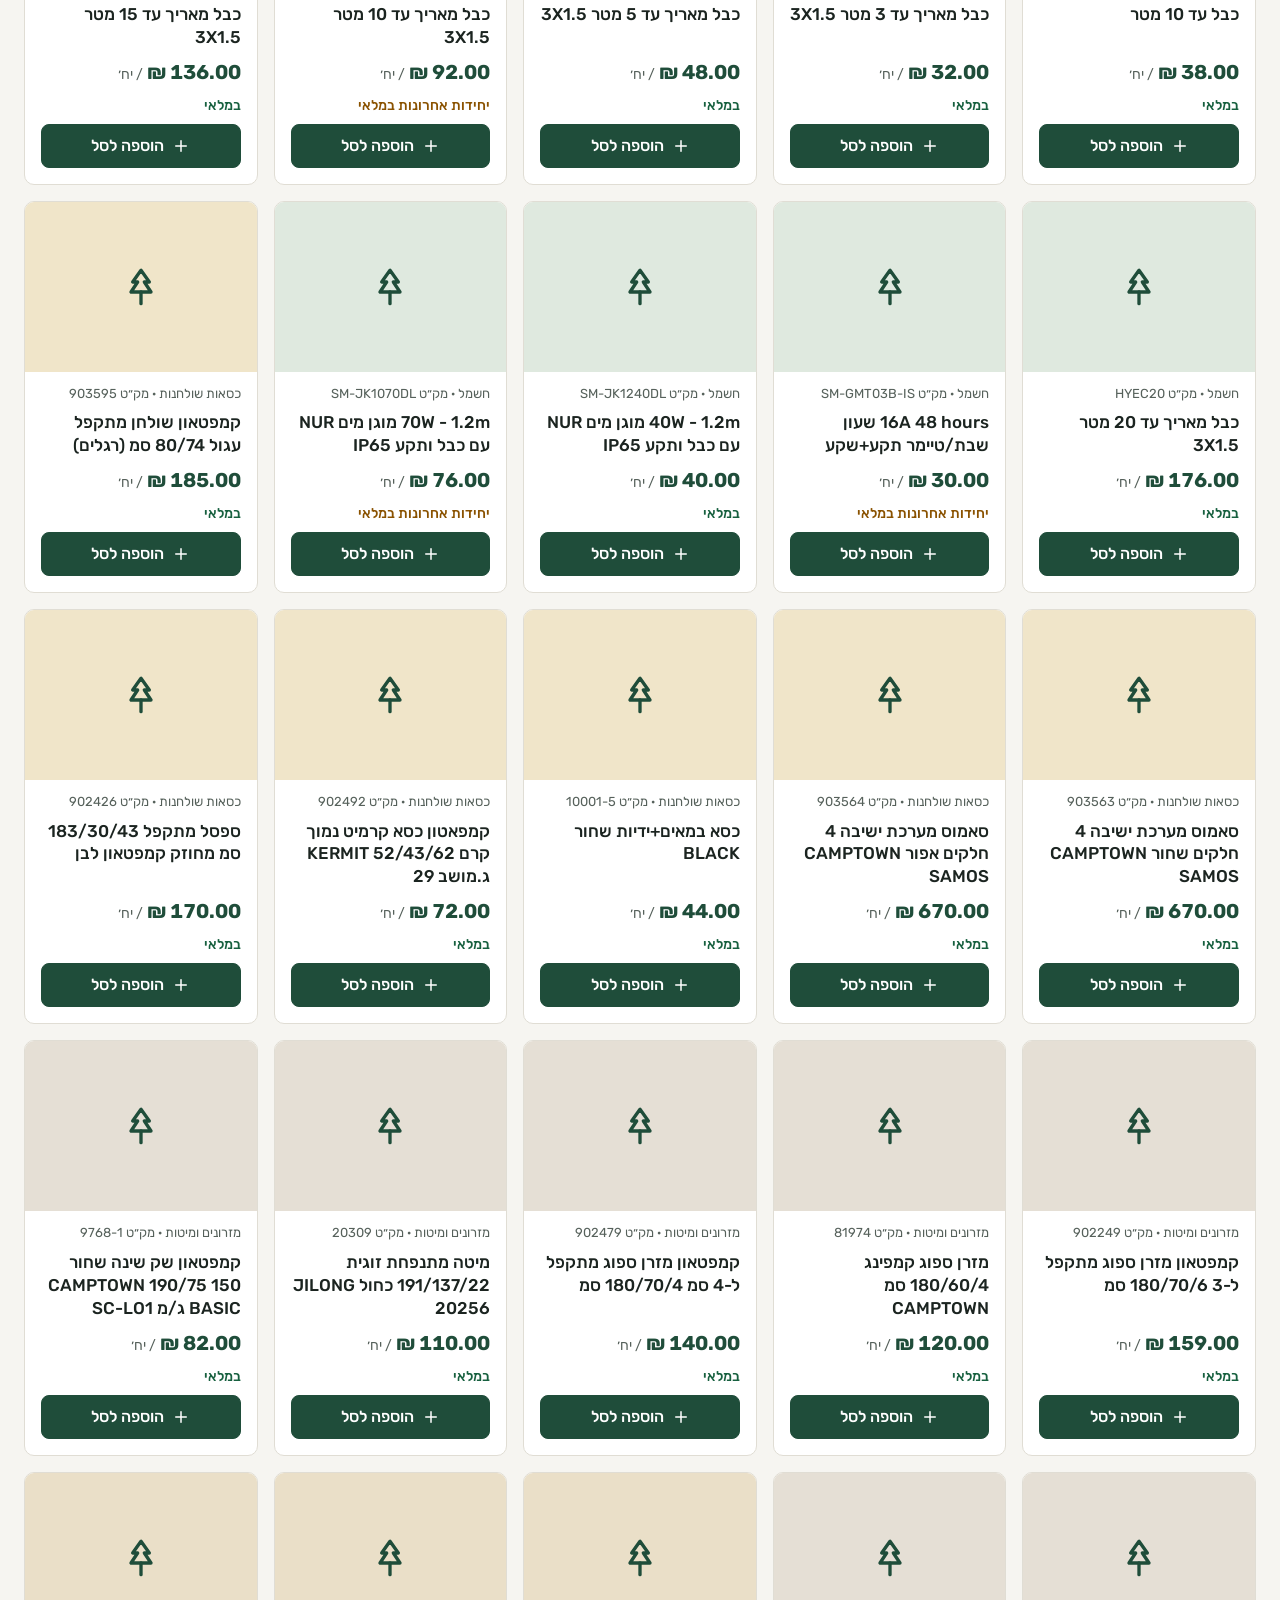
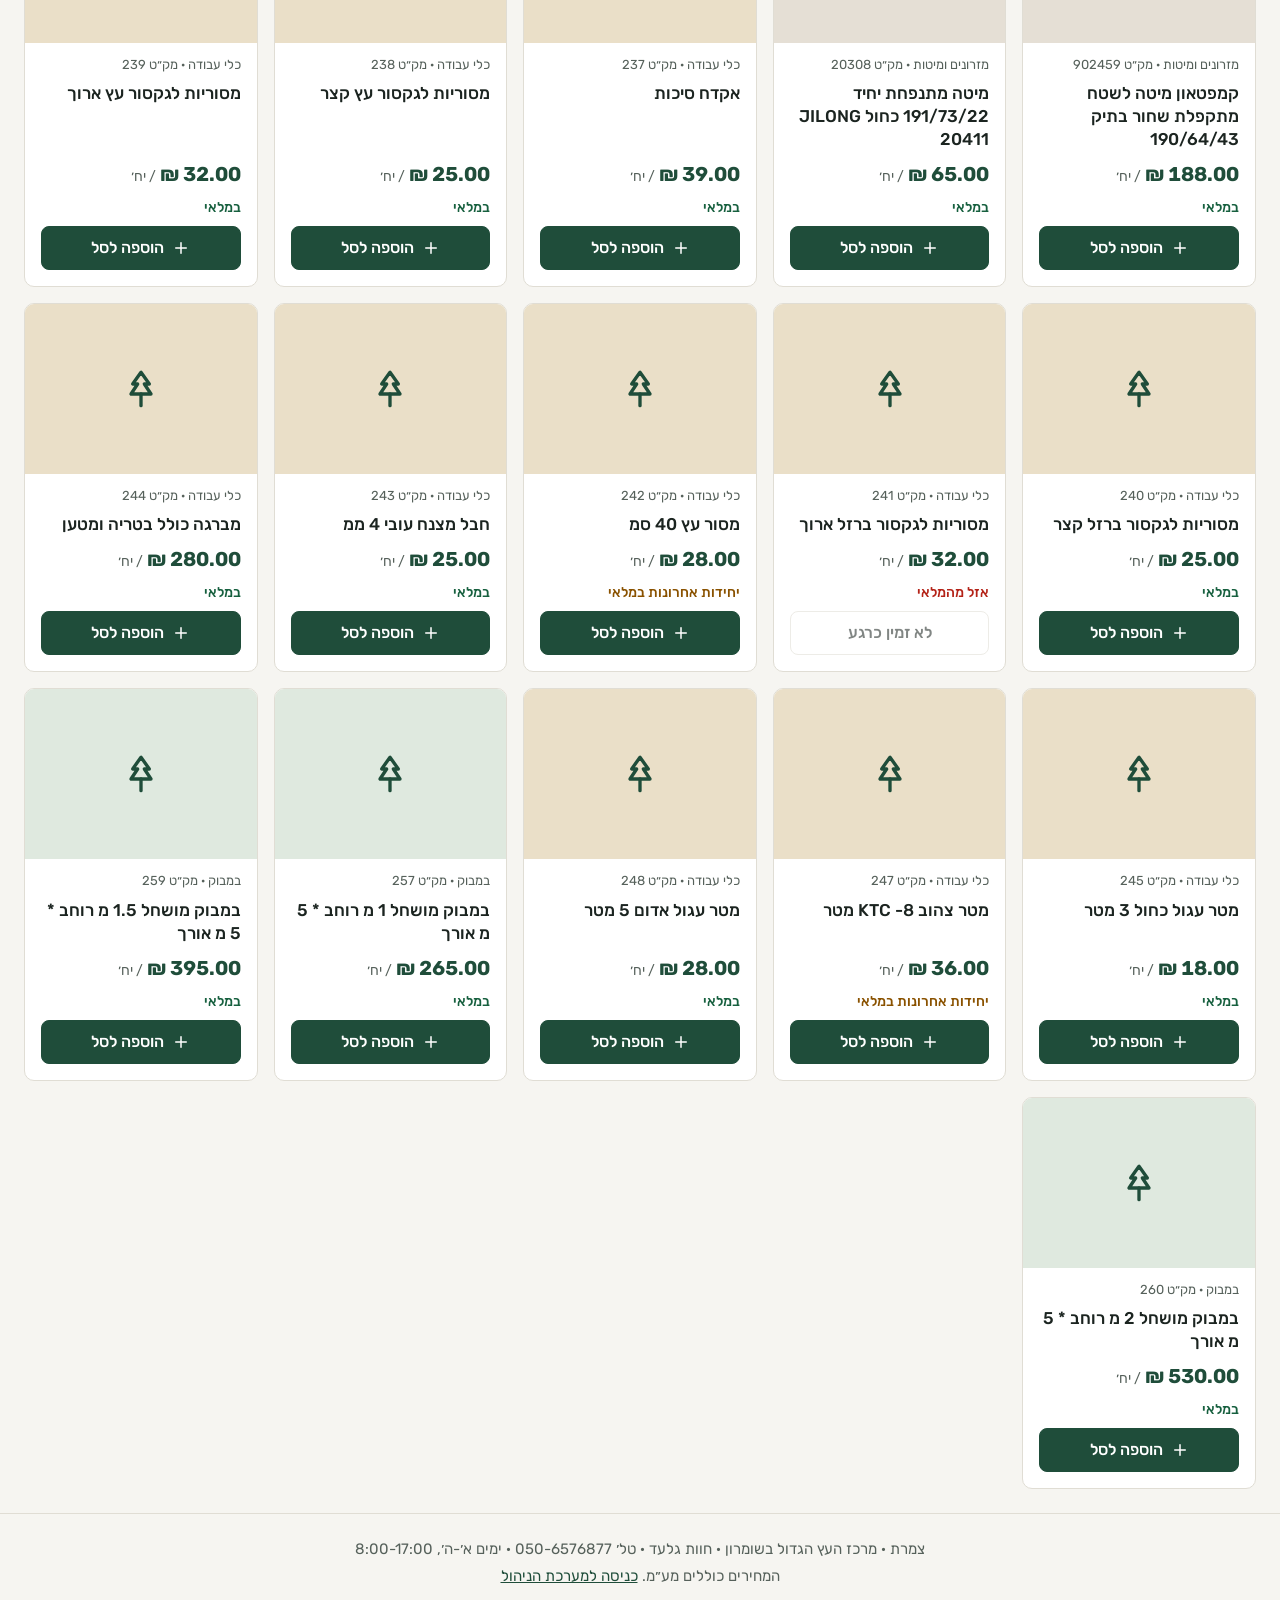
==== commit 9c9b50a4: "Use the real store catalog as demo data, add storefront and invoice provider - Demo products, prices" ====
--- a/store.html
+++ b/store.html
@@ -17,22 +17,22 @@
   <header class="shop-head">
     <a class="shop-brand" href="store.html">
       <span class="brand-mark" id="brand-mark"></span>
-      <span><strong>צמרת</strong><small>מחסן העצים הגדול בשומרון</small></span>
+      <span><strong>צמרת</strong><small>מרכז העץ הגדול בשומרון</small></span>
     </a>
     <label class="search grow"><span class="sr-only">חיפוש מוצר</span><span id="search-icon"></span>
-      <input type="search" placeholder="מה מחפשים? קורות, דקים, לבודים…" data-input="search"></label>
+      <input type="search" placeholder="מה מחפשים? סכך, קרשים, גרילנדות…" data-input="search"></label>
     <button class="btn btn-primary cart-btn" data-action="openCart" id="cart-btn"></button>
   </header>
 
   <section class="hero">
     <div>
-      <h1>כל העץ לפרויקט שלך, במקום אחד</h1>
-      <p>מזמינים באתר, ואוספים מהמחסן או מקבלים משלוח. המלאי באתר מתעדכן ישירות ממערכת המחסן.</p>
+      <h1>ציוד לסוכה, לאירוח ולבית</h1>
+      <p>מזמינים באתר, ואוספים או מקבלים משלוח. המלאי והמחירים מגיעים ישירות ממערכת הניהול של צמרת.</p>
     </div>
     <ul class="hero-facts">
-      <li><b>איסוף עצמי</b><span>מהמחסן באזור התעשייה</span></li>
+      <li><b>איסוף</b><span>מחוות גלעד או מנקודת חלוקה</span></li>
       <li><b>משלוחים</b><span>בתיאום טלפוני</span></li>
-      <li><b>תשלום</b><span>בעת קבלת ההזמנה</span></li>
+      <li><b>שעות פעילות</b><span>ימים א׳-ה׳, 8:00-17:00</span></li>
     </ul>
   </section>
 
@@ -56,6 +56,7 @@
   <div id="toasts" role="status" aria-live="polite"></div>
 
   <script src="js/util.js"></script>
+  <script src="js/catalog.js"></script>
   <script src="js/invoice-api.js"></script>
   <script src="js/data.js"></script>
   <script src="js/storefront.js"></script>
--- a/css/style.css
+++ b/css/style.css
@@ -316,3 +316,7 @@
   .cl-name { grid-column: 1 / -1; }
   .tiles { grid-template-columns: repeat(2, minmax(0, 1fr)); }
 }
+
+/* Inventory table: keep the item name and the supplier readable. The wrapper scrolls when the table is too wide. */
+#inv-rows td:nth-child(2) { min-width: 240px; }
+#inv-rows td:nth-child(4) { min-width: 150px; }
--- a/css/storefront.css
+++ b/css/storefront.css
@@ -29,7 +29,9 @@
 #shop-main { max-width: 1280px; margin: 0 auto; padding: var(--s5); display: flex; flex-direction: column; gap: var(--s4); outline: none; }
 .shop-grid { display: grid; grid-template-columns: repeat(auto-fill, minmax(230px, 1fr)); gap: var(--s4); }
 .p-card { background: var(--surface); border: 1px solid var(--line); border-radius: var(--radius); display: flex; flex-direction: column; overflow: hidden; }
-.p-swatch { height: 92px; display: grid; place-items: center; color: var(--primary); }
+.p-swatch { height: 170px; display: grid; place-items: center; color: var(--primary); position: relative; }
+.p-swatch img { position: absolute; inset: 0; width: 100%; height: 100%; object-fit: contain; background: #fff; padding: var(--s2); opacity: 0; transition: opacity 200ms ease; }
+.p-swatch img.ready { opacity: 1; }
 .sw-0 { background: #eadfc8; } .sw-1 { background: #dfe9df; } .sw-2 { background: #ecd9cb; }
 .sw-3 { background: #dee4eb; } .sw-4 { background: #f0e5c9; } .sw-5 { background: #e5dfd5; }
 .p-body { padding: var(--s3) var(--s4) var(--s4); display: flex; flex-direction: column; gap: var(--s2); flex: 1; }
